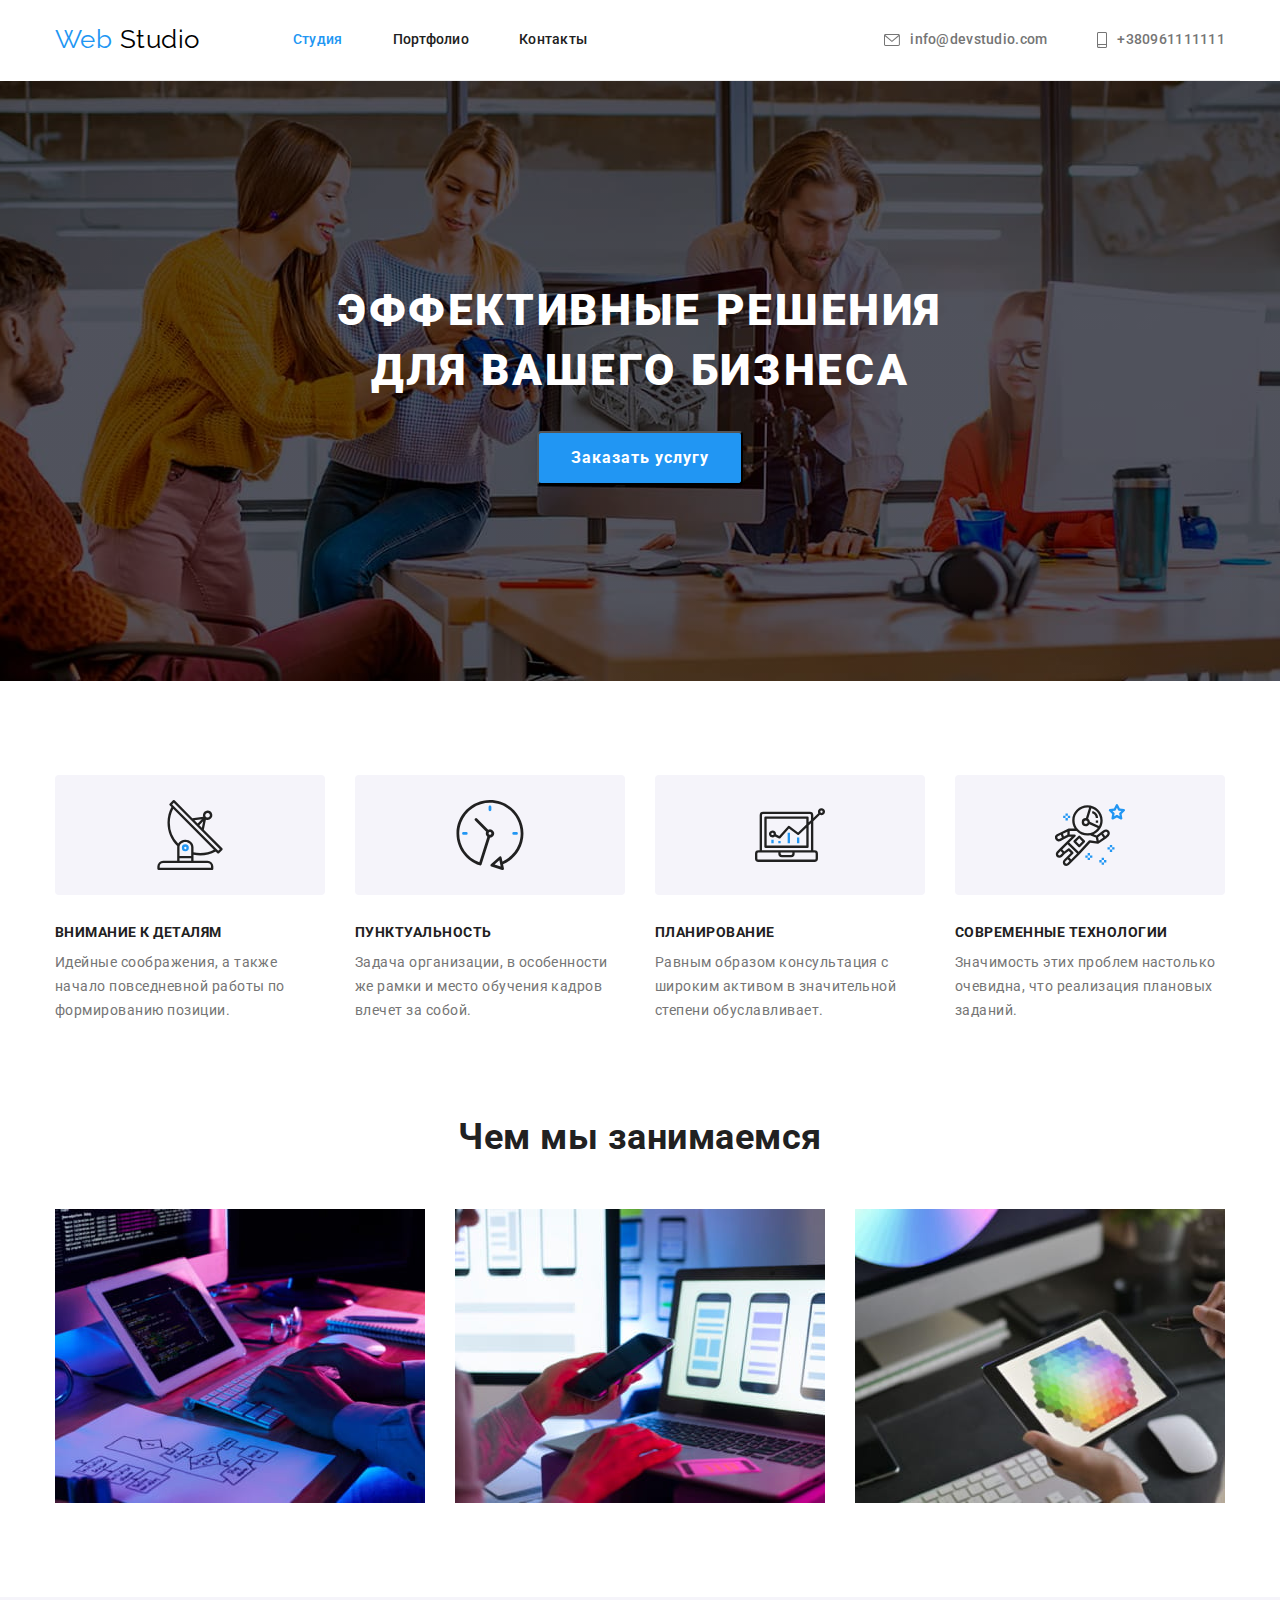
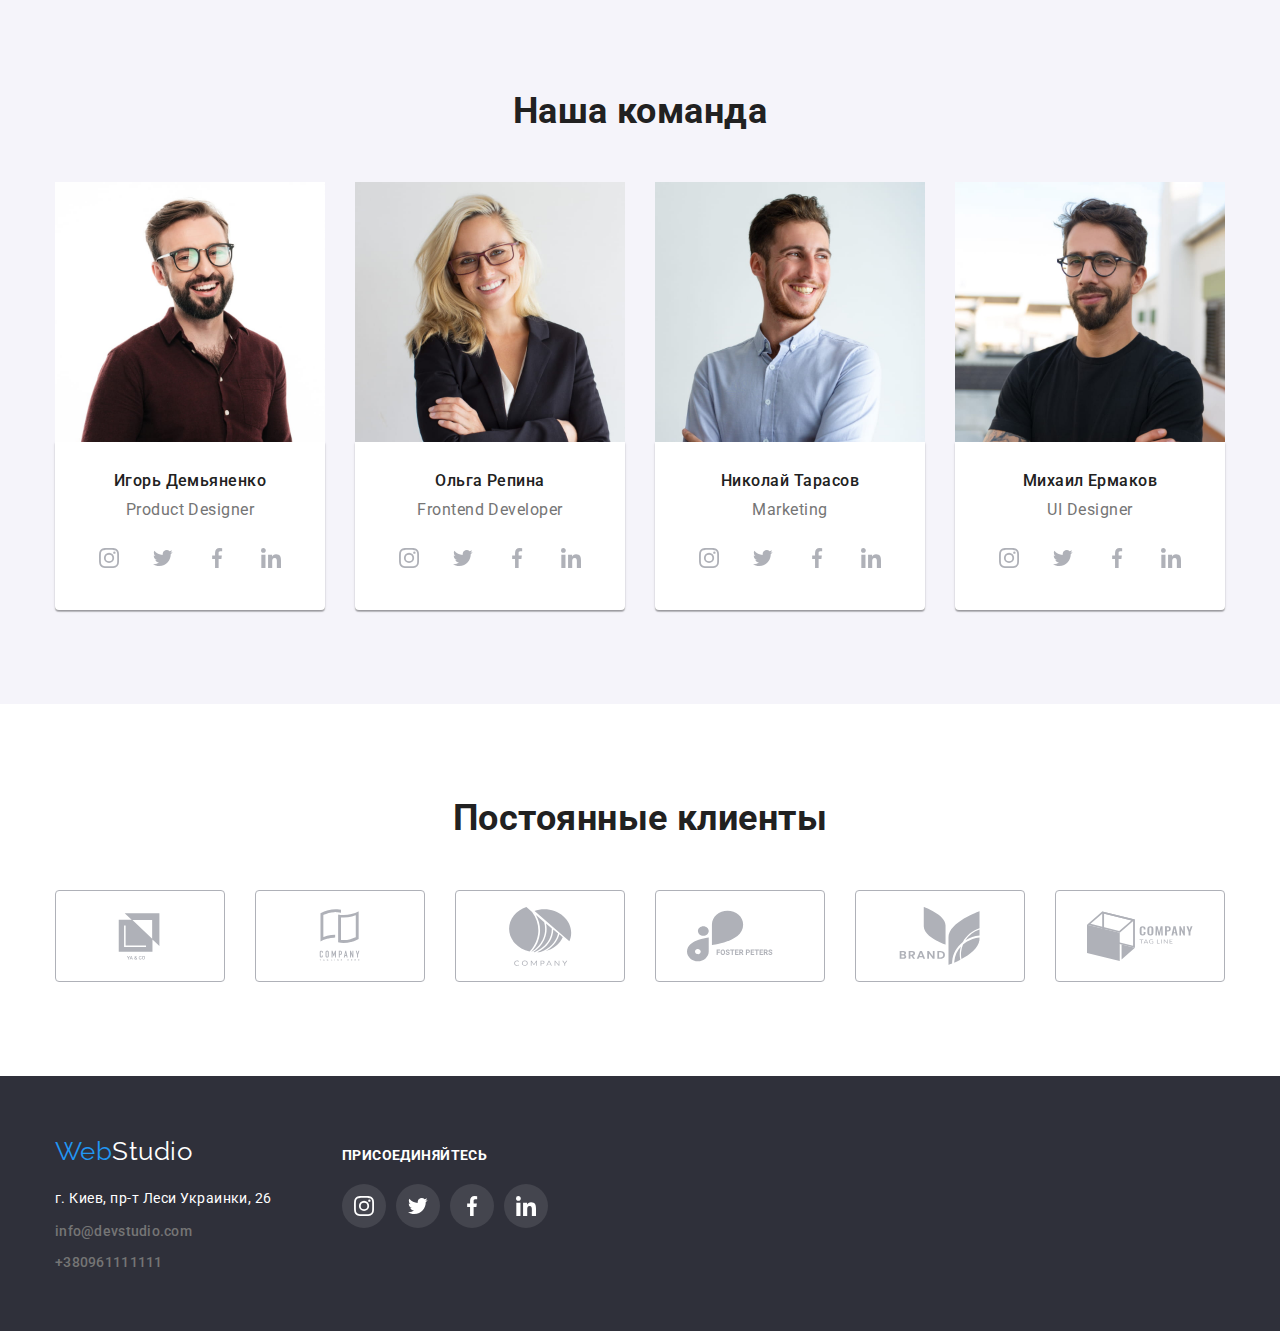
==== index.html @ 52dd3531 "modal" ====
<!DOCTYPE html>
<html lang="en">
<head>
    <meta charset="UTF-8">
    <meta http-equiv="X-UA-Compatible" content="IE=edge">
    <meta name="viewport" content="width=device-width, initial-scale=1.0">
    <title>Document</title>
    <link rel="preconnect" href="https://fonts.gstatic.com">
    <link href="https://fonts.googleapis.com/css2?family=Raleway:wght@700&family=Roboto:wght@400;500;700;900&display=swap"
    rel="stylesheet">
    <link rel="stylesheet" href="https://cdnjs.cloudflare.com/ajax/libs/modern-normalize/1.0.0/modern-normalize.min.css">
    <link rel="stylesheet" href="./css/styles.css">
</head>
<body>
    <header>
        <div class="container header">
            <nav class="header-nav">
                
                <a class="logo" href="/">Web<span class="studio"> Studio</span></a>
                
                <ul class="nav-list">
                    <li class="item"><a class="link active" href="./index.html">Студия</a></li>
                    <li class="item"><a class="link" href="./portfolio.html">Портфолио</a></li>
                    <li class="item"><a class="link" href="">Контакты</a></li>
                </ul>
                        
            </nav>
            
            <ul class="contacts-list">
                <li class="item">
                    <a class="contacts-link" href="mailto:info@devstudio.com" >
                        <svg class="icon" width="16px" height="12px">
                            <use href="./images/icons.svg#icon-mail"></use>
                        </svg> info@devstudio.com</a>
                    
                </li>
                <li class="item">
                    <a class="contacts-link" href="tel:+380961111111">
                        <svg class="icon" width="10px" height="16px">
                            <use href="./images/icons.svg#icon-phone"></use>
                        </svg>+380961111111</a>
                </li>
            </ul>
        </div>
    </header>

    <main>
        <section class="hero overlay">
           <div class="container">
                <h1 class="hero-subject">Эффективные решения <br> для вашего бизнеса</h1>
                <button data-modal-open class="hero-button" type="button">Заказать услугу</button>
                <div class="backdrop is-hidden" data-modal>
                    <div class="modal">
                        
                        <button data-modal-close class="close-link">
                            <svg class="close-icon">
                                <use href="./images/icons.svg#icon-close"></use>
                            </svg>
                        </button>
                    </div>
                </div> 
            </div>
        </section>

        <section class="features">
            <!--<h2>Особености</h2>-->
            <div class="container">
             <ul class="features-list">
                    <li class="features-item">
                        <div class="features-icon-background">
                            <svg class="antenna" width=70 height=70>
                                <use href="./images/icons.svg#icon-antenna"></use>
                            </svg>
                        </div>
                        <h3 class="title">Внимание к деталям</h3>
                        <p>Идейные соображения, а также начало повседневной работы по формированию позиции.</p>
                    </li>
                    <li class="features-item">
                        <div class="features-icon-background">
                            <svg class="clock" width=70 height=70>
                                <use href="./images/icons.svg#icon-clock"></use>
                            </svg>
                        </div>
                        <h3 class="title">Пунктуальность</h3>
                        <p>Задача организации, в особенности же рамки и место обучения кадров влечет за собой.</p>
                    </li>
                    <li class="features-item">
                        <div class="features-icon-background">
                            <svg class="diagram" width=70 height=70>
                                <use href="./images/icons.svg#icon-diagram"></use>
                            </svg>
                        </div>
                        <h3 class="title">Планирование</h3>
                        <p>Равным образом консультация с широким активом в значительной степени обуславливает.</p>
                    </li>
                    <li class="features-item">
                        <div class="features-icon-background">
                            <svg class="astronaut" width=70 height=70>
                                <use href="./images/icons.svg#icon-astronaut"></use>
                            </svg>
                        </div>
                        <h3 class="title">Современные технологии</h3>
                        <p>Значимость этих проблем настолько очевидна, что реализация плановых заданий.</p>
                    </li>
                </ul>
            </div>
        </section>
    
        <section class="img-section">
            <div class="container">

                <h2 class="caption">Чем мы занимаемся</h2>

                <ul class="images-list">
                    <li>
                        <img src="./images/image1.jpg" alt="руки на клавіатурі" width="370px">
                    </li>
                    <li>
                        <img src="./images/image2.jpg" alt="телефон в руках і ноутбук" width="370px">
                    </li>
                    <li>
                        <img src="./images/image3.jpg" alt="планшет" width="370px">
                    </li>
                </ul>
            </div>
        </section>  

        <section class="our-team">
           <div class="container">
                <h2 class="caption">Наша команда</h2>

                <ul class="team-card">
                    <li class="team-item">
                        <img src="./images/photo1.jpg" alt="Ігор"width="260px">
                       <div class="name">
                            <h3>Игорь Демьяненко</h3>
                            <p>Product Designer</p>
                            <ul class="icons-list">
                                <li>
                                    <a class="team-link" href="">
                                        <svg class="team-icon">
                                            <use href="./images/icons.svg#icon-instagram"></use>
                                        </svg>
                                    </a>
                                </li>
                                <li>
                                    <a class="team-link" href="">
                                        <svg class="team-icon">
                                            <use href="./images/icons.svg#icon-twitter"></use>
                                        </svg>
                                    </a>
                                </li>
                                <li>
                                    <a class="team-link" href="">
                                        <svg class="team-icon">
                                            <use href="./images/icons.svg#icon-facebook"></use>
                                        </svg>
                                    </a>
                                </li>
                                <li>
                                    <a class="team-link" href="">
                                        <svg class="team-icon">
                                            <use href="./images/icons.svg#icon-linkedin"></use>
                                        </svg>
                                    </a>
                                </li>
                            </ul>
                        </div>
                    </li>
                    <li class="team-item">
                        <img src="./images/photo2.jpg" alt="Ольга" width="260px">
                        <div class="name">
                            <h3>Ольга Репина</h3>
                            <p>Frontend Developer</p>
                            <ul class="icons-list">
                                <li>
                                    <a class="team-link" href="">
                                        <svg class="team-icon">
                                            <use href="./images/icons.svg#icon-instagram"></use>
                                        </svg>
                                    </a>
                                </li>
                                <li>
                                    <a class="team-link" href="">
                                        <svg class="team-icon">
                                            <use href="./images/icons.svg#icon-twitter"></use>
                                        </svg>
                                    </a>
                                </li>
                                <li>
                                    <a class="team-link" href="">
                                        <svg class="team-icon">
                                            <use href="./images/icons.svg#icon-facebook"></use>
                                        </svg>
                                    </a>
                                </li>
                                <li>
                                    <a class="team-link" href="">
                                        <svg class="team-icon">
                                            <use href="./images/icons.svg#icon-linkedin"></use>
                                        </svg>
                                    </a>
                                </li>
                            </ul>
                        </div>
                    </li>
                    <li class="team-item">
                        <img src="./images/photo3.jpg" alt="Николай" width="260px">
                        <div class="name">
                            <h3>Николай Тарасов</h3>
                            <p>Marketing</p>
                            <ul class="icons-list">
                                <li>
                                    <a class="team-link" href="">
                                        <svg class="team-icon">
                                            <use href="./images/icons.svg#icon-instagram"></use>
                                        </svg>
                                    </a>
                                </li>
                                <li>
                                    <a class="team-link" href="">
                                        <svg class="team-icon">
                                            <use href="./images/icons.svg#icon-twitter"></use>
                                        </svg>
                                    </a>
                                </li>
                                <li>
                                    <a class="team-link" href="">
                                        <svg class="team-icon">
                                            <use href="./images/icons.svg#icon-facebook"></use>
                                        </svg>
                                    </a>
                                </li>
                                <li>
                                    <a class="team-link" href="">
                                        <svg class="team-icon">
                                            <use href="./images/icons.svg#icon-linkedin"></use>
                                        </svg>
                                    </a>
                                </li>
                            </ul>
                        </div>
                    </li>
                    <li class="team-item">
                        <img src="./images/photo4.jpg" alt="Михаил" width="260px">
                        <div class="name">
                            <h3>Михаил Ермаков</h3>
                            <p>UI Designer</p>
                            <ul class="icons-list">
                                <li>
                                    <a class="team-link" href="">
                                        <svg class="team-icon">
                                            <use href="./images/icons.svg#icon-instagram"></use>
                                        </svg>
                                    </a>
                                </li>
                                <li>
                                    <a class="team-link" href="">
                                        <svg class="team-icon">
                                            <use href="./images/icons.svg#icon-twitter"></use>
                                        </svg>
                                    </a>
                                </li>
                                <li>
                                    <a class="team-link" href="">
                                        <svg class="team-icon">
                                            <use href="./images/icons.svg#icon-facebook"></use>
                                        </svg>
                                    </a>
                                </li>
                                <li>
                                    <a class="team-link" href="">
                                        <svg class="team-icon">
                                            <use href="./images/icons.svg#icon-linkedin"></use>
                                        </svg>
                                    </a>
                                </li>
                            </ul>
                        </div>
                    </li>
                </ul>
            </div>
        </section>

        <section class="best-client">
            <div class="container">
                <h2 class="caption">Постоянные клиенты</h2>
                <ul class="client-list">
                    <li>
                        <a class="client-link" href="">
                            <svg class="client-icon">
                                <use href="./images/icons.svg#icon-client1"></use>
                            </svg>
                        </a>
                    </li>
                    <li>
                        <a class="client-link" href="">
                            <svg class="client-icon">
                                <use href="./images/icons.svg#icon-client2"></use>
                            </svg>
                        </a>
                    <li>
                        <a class="client-link" href="">
                            <svg class="client-icon">
                                <use href="./images/icons.svg#icon-client3"></use>
                            </svg>
                        </a>
                    </li>
                    <li>
                        <a class="client-link" href="">
                            <svg class="client-icon">
                                <use href="./images/icons.svg#icon-client4"></use>
                            </svg>
                        </a>
                    <li>
                        <a class="client-link" href="">
                            <svg class="client-icon">
                                <use href="./images/icons.svg#icon-client5"></use>
                            </svg>
                        </a>
                    </li>
                    <li>
                        <a class="client-link" href="">
                            <svg class="client-icon">
                                <use href="./images/icons.svg#icon-client6"></use>
                            </svg>
                        </a>
                    </li>
                </ul>
            </div>
        </section>

    </main>

    <footer class="footer">
        <div class="container footer-container">
           <div>
                <a class="logo" href="/">Web<span class="footer-studio">Studio</span></a>
                
                <address class="address">г. Киев, пр-т Леси Украинки, 26</address>

                <ul class="contacts-list-footer">
                    <li class="contacts-footer">
                        <a href="mailto:info@devstudio.com">info@devstudio.com</a>
                    </li>
                    <li class="contacts-tel">
                        <a href="tel:+380961111111">+380961111111</a>
                    </li>
                </ul>
            </div>

            <div class="media-contacts">
                <h2 class="footer-caption">ПРИСОЕДИНЯЙТЕСЬ</h2>

                <ul class="footer-icons-list">
                    <li>
                        <a class="footer-icons-link" href="">
                            <svg class="footer-icon">
                                <use href="./images/icons.svg#icon-instagram"></use>
                            </svg>
                        </a>
                    </li>
                    <li>
                        <a class="footer-icons-link" href="">
                            <svg class="footer-icon">
                                <use href="./images/icons.svg#icon-twitter"></use>
                            </svg>
                        </a>
                    </li>
                    <li>
                        <a class="footer-icons-link" href="">
                            <svg class="footer-icon">
                                <use href="./images/icons.svg#icon-facebook"></use>
                            </svg>
                        </a>
                    </li>
                    <li>
                        <a class="footer-icons-link" href="">
                            <svg class="footer-icon">
                                <use href="./images/icons.svg#icon-linkedin"></use>
                            </svg>
                        </a>
                    </li>
                </ul>
            </div>

        </div>
    </footer>

    <script src="./js/modal.js"></script>

</body>
</html>
---- css/styles.css ----
:root {
  --body-background-color: #ffff;
  --primary-text-color: #757575;
  --title-text-color: #212121;
  --link-color: #2196f3;
  --footer-background-color: #2f303a;
  --team-section-color: #f5f4fa;
  --studio-color: #000000;
  --icon-color: #afb1b8;
}

body {
  background-color: var(--body-background-color);
  color: var(--primary-text-color);
  font-family: Roboto, sans-serif;
  letter-spacing: 0.03em;
}

ul {
  margin: 0;
  padding: 0;
  list-style: none;
}

.container {
  width: 1200px;
  margin-left: auto;
  margin-right: auto;
  padding-left: 15px;
  padding-right: 15px;
  /*outline: 2px solid red;*/
}

h1,
h2,
h3,
h4,
h5 {
  margin: 0;
}

img {
  display: block;
  max-width: 100%;
}
/*HEADER*/
.header {
  display: flex;
  align-items: center;

  border-bottom: 1px solid #ececec;
}
.header-nav {
  display: flex;
}
.nav-list a {
  display: block;
  padding-top: 32px;
  padding-bottom: 32px;

  color: var(--title-text-color);
  font-weight: 500;
  font-size: 14px;
  line-height: 1.14;
  letter-spacing: 0.02em;
  text-decoration: none;
}

.nav-list {
  display: flex;
  margin: 0;
  padding: 0;
}

.nav-list .item {
  margin-right: 50px;
}

.nav-list .item:last-child {
  margin-right: 0;
}

.contacts-list a:hover {
  color: var(--link-color);
  fill: currentColor;
}

.link:hover,
.link:focus,
.link.active {
  color: var(--link-color);
}

.nav-list .link.current {
  color: var(--link-color);
}

.header-nav .logo {
  margin-right: 93px;
  padding-top: 24px;
  padding-bottom: 25px;
}
.logo {
  display: block;
  color: var(--link-color);
  font-family: Raleway;
  font-size: 26px;
  line-height: 1.19;
  text-decoration: none;
}
.studio {
  color: var(--studio-color);
  font-family: Raleway;
  font-size: 26px;
  line-height: 1.19;
  text-decoration: none;
}

.contacts-link {
  display: flex;
  align-items: center;
  padding-top: 32px;
  padding-bottom: 32px;
  padding-left: 0;
  color: var(--primary-text-color);
  font-weight: 500;
  font-size: 14px;
  line-height: 1.14;
  letter-spacing: 0.02em;
  text-decoration: none;
  fill: #757575;
}
.contacts-link:hover,
.contacts-link:focus {
  fill: var(--link-color);
  color: var(--link-color);
}
.contacts-list {
  display: flex;
  margin-left: auto;
  align-items: center;
}
.contacts-list .item + .item {
  margin-left: 50px;
}

.icon {
  margin-right: 10px;
}

/*HEADER*/

/*HERO SECTION*/
.hero {
  background-color: var(--footer-background-color);
  color: var(--body-background-color);
  padding-top: 200px;
  padding-bottom: 200px;
  margin-bottom: 0px;
  text-align: center;
}
.hero-subject {
  font-weight: 900;
  font-size: 44px;
  line-height: 1.36;
  letter-spacing: 0.06em;
  text-align: center;
  text-transform: uppercase;
}

.hero-button {
  margin-top: 30px;
  align-items: center;
  text-align: center;
  box-shadow: 0px 4px 4px rgba(0, 0, 0, 0.15);
  border-radius: 4px;
  padding: 10px 32px;
  background-color: var(--link-color);
  font-weight: 700;
  font-size: 16px;
  line-height: 1.87;
  letter-spacing: 0.06em;
  cursor: pointer;
}

.hero-button,
.button:hover,
.button:focus {
  color: var(--body-background-color);
  background-color: var(--link-color);
  box-shadow: 0px 3px 1px rgba(0, 0, 0, 0.1), 0px 1px 2px rgba(0, 0, 0, 0.08),
    0px 2px 2px rgba(0, 0, 0, 0.12);
}

.overlay {
  max-width: 1600px;
  height: 600px;
  margin-left: auto;
  margin-right: auto;
  background-image: linear-gradient(
      to right,
      rgba(0, 0, 0, 0.4),
      rgba(0, 0, 0, 0.4)
    ),
    url(../images/hero.jpg);
  background-size: cover;
  background-repeat: no-repeat;
  background-position: center;
}

.button-section {
  padding-top: 94px;
  padding-bottom: 94px;
}
.button {
  border-radius: 4px;
  border: transparent;
  padding: 6px 22px;
  color: var(--title-text-color);
  background-color: var(--team-section-color);
  font-weight: 500;
  font-size: 16px;
  line-height: 1.62;
  text-align: center;
  cursor: pointer;
}

.button-list {
  display: flex;
  flex-direction: row;
  justify-content: center;
  margin-top: 0;
  margin-bottom: 34px;
}
.button-list li {
  margin-right: 8px;
}
.button-list li:last-child {
  margin-right: 0px;
}
/*HERO SECTION*/

/*Features*/
.features {
  padding-top: 94px;
}
.features-list .title {
  color: var(--title-text-color);
  font-weight: 700;
  font-size: 14px;
  line-height: 1.14;
  text-transform: uppercase;
}
.features-list {
  display: flex;
  flex-direction: row;
  font-size: 14px;
  line-height: 1.71;
  margin-top: 0;
  margin-bottom: 0px;
}
.features-item {
  margin-right: 30px;
}

.features-item:last-child {
  margin-right: 0px;
}
.features-title {
  margin-top: 0;
  margin-bottom: 0;
}
.features-list p {
  margin-top: 0;
  margin-bottom: 0;
}

.title {
  margin-bottom: 10px;
  margin-top: 0px;
}
.features-icon-background {
  display: flex;
  align-items: center;
  justify-content: center;
  width: 270px;
  height: 120px;
  background: #f5f4fa;
  border-radius: 4px;
  margin-bottom: 30px;
  margin-right: 0;
}
.antenna {
  display: inline-block;
}
/*Features*/

/*IMG-SECTION*/
.img-section {
  padding-top: 94px;
  padding-bottom: 94px;
}
.caption {
  margin-top: 0;
  margin-bottom: 50px;
  color: var(--title-text-color);
  font-weight: 700;
  font-size: 36px;
  line-height: 1.16;
  text-align: center;
}
.images-list {
  display: flex;
  flex-direction: row;

  padding-left: 0;
  margin-top: 0;
  margin-bottom: 0;
}
.images-list li {
  margin-right: 30px;
}
.images-list li:last-child {
  margin-right: 0px;
}
/*IMG-SECTION*/

/*PROJECT SECTION portfolio*/
.projects-item {
  padding: 20px 24px;
  background: #ffffff;
  border: 1px solid #eeeeee;
  box-sizing: border-box;
}
.projects {
  display: flex;
  flex-wrap: wrap;
  padding-left: 0;
}
.projects li {
  width: 370px;
  margin-right: 30px;
  margin-bottom: 30px;
  background: #ffffff;
}
.projects li:nth-child(3n) {
  margin-right: 0px;
}
.projects li:nth-last-child(-n + 3) {
  margin-bottom: 0px;
}
.projects h3 {
  margin-bottom: 4px;
  color: var(--title-text-color);
  font-weight: bold;
  font-size: 18px;
  line-height: 2;
  letter-spacing: 0.06em;
}

.projects p {
  margin: 0;
  font-size: 16px;
  line-height: 1.87;
}

.projects a {
  text-decoration: none;
  color: var(--primary-text-color);
}
.projects li:hover {
  box-shadow: 0px 1px 1px rgba(0, 0, 0, 0.12), 0px 4px 4px rgba(0, 0, 0, 0.06),
    1px 4px 6px rgba(0, 0, 0, 0.16);
  cursor: pointer;
}
.projects li:hover .hover-text {
  box-shadow: 0px 1px 1px rgba(0, 0, 0, 0.12), 0px 4px 4px rgba(0, 0, 0, 0.06),
    1px 4px 6px rgba(0, 0, 0, 0.16);
  cursor: pointer;
  opacity: 1;
}
.projects li:hover ::before {
  opacity: 1;
}
.hover-text {
  position: absolute;
  top: 63px;
  left: 24px;
  bottom: 63px;
  right: 24px;
  color: #ffffff;
  font-size: 18px;
  line-height: 1.55;
  opacity: 0;
}
.hover-img::before {
  content: "";
  display: inline-block;
  position: absolute;
  width: 100%;
  height: 100%;
  background-color: rgba(33, 150, 243, 0.9);
  opacity: 0;
}

.hover-img {
  position: relative;
}

/*PROJECT SECTION*/

/*TEAM SECTION*/
.name {
  padding-top: 30px;
  padding-bottom: 30px;
  background-color: #ffff;
  box-shadow: 0px 1px 3px rgba(0, 0, 0, 0.12), 0px 1px 1px rgba(0, 0, 0, 0.14),
    0px 2px 1px rgba(0, 0, 0, 0.2);
  border-radius: 0px 0px 4px 4px;
}
.name h3 {
  margin-bottom: 10px;
  color: var(--title-text-color);
  font-weight: 500;
  font-size: 16px;
  line-height: 1.18;
  text-align: center;
  letter-spacing: 0.03em;
}
.our-team {
  padding-top: 94px;
  padding-bottom: 94px;
  background-color: var(--team-section-color);
}
.team-item {
  margin-right: 30px;
  width: 270px;
  background-color: #ffff;
}
.team-card li:last-child {
  margin-right: 0;
}
.team-card p {
  margin: 0;
  font-size: 16px;
  line-height: 1.18;
  text-align: center;
  letter-spacing: 0.03em;
}
.team-card {
  display: flex;
  padding-left: 0;
  margin-top: 0;
  margin-bottom: 0;
}
.team-card img {
  width: 100%;
  margin-top: 0;
}
.icons-list {
  display: flex;
  align-items: center;
  justify-content: center;
  margin-top: 16px;
}
.icons-list li {
  margin-right: 10px;
}

.team-link {
  display: flex;
  align-items: center;
  justify-content: center;
  width: 44px;
  height: 44px;
  border-radius: 50%;
  fill: var(--icon-color);
}

.team-icon {
  width: 20px;
  height: 20px;
}

.team-link:hover,
.team-link:focus {
  fill: var(--team-section-color);
  background-color: var(--link-color);
}

/*TEAM SECTION*/

/*best-client*/
.best-client {
  padding-top: 94px;
  padding-bottom: 94px;
}
.client-list {
  display: flex;
  align-items: center;
  justify-content: center;
}
.client-list li {
  margin-right: 30px;
}
.client-link {
  display: flex;
  align-items: center;
  justify-content: center;
  width: 170px;
  height: 92px;
  border: 1px solid var(--icon-color);
  border-radius: 4px;
  fill: var(--icon-color);
}
.client-list li:last-child {
  margin-right: 0;
}
.client-icon {
  width: 106px;
  height: 60px;
}
.client-link:hover,
.client-link:focus {
  fill: var(--link-color);
  cursor: pointer;
  border: 1px solid var(--link-color);
}

/*best-client*/

/*FOOTER*/

.footer {
  padding-top: 60px;
  padding-bottom: 60px;
  background-color: var(--footer-background-color);
}
.footer .logo {
  padding: 0;
  margin-bottom: 20px;
}
.address {
  margin-bottom: 9px;
  color: var(--body-background-color);
  font-size: 14px;
  line-height: 1.71;
  font-style: normal;
}
.contacts-list-footer {
  padding: 0;
  margin: 0;
}
.contacts-list-footer a {
  color: var(--primary-text-color);
  font-weight: 500;
  font-size: 14px;
  line-height: 1.14;
  letter-spacing: 0.02em;
  text-decoration: none;
}
.contacts-footer {
  margin-bottom: 9px;
  font-size: 14px;
  line-height: 1.71;
  color: rgba(255, 255, 255, 0.6);
}

.footer-studio {
  color: var(--body-background-color);
  font-family: Raleway;
  font-size: 26px;
  line-height: 1.19;
}

.footer-icons-link {
  display: flex;
  align-items: center;
  justify-content: center;
  width: 44px;
  height: 44px;
  margin-right: 10px;
  background-color: rgba(255, 255, 255, 0.1);
  border-radius: 50%;
}
.footer-icons-list {
  display: flex;
  align-items: center;
  justify-content: center;
  margin-top: 16px;
}
.footer-icon {
  width: 20px;
  height: 20px;
  fill: #ffff;
}

.footer-icons-link:hover,
.footer-icons-link:focus {
  fill: var(--team-section-color);
  background-color: var(--link-color);
  border-radius: 50%;
}
.footer-caption {
  display: flex;
  align-items: center;
  margin-bottom: 20px;
  font-weight: 700;
  font-size: 14px;
  line-height: 1.14;
  letter-spacing: 0.03em;
  color: #ffff;
}

.footer-container {
  display: flex;
}
.media-contacts {
  padding-top: 12px;
  margin-left: 70px;
}
/*FOOTER*/

/*MODAL*/
.backdrop {
  position: fixed;
  top: 0;
  left: 0;
  width: 100%;
  height: 100%;
  background-color: rgba(0, 0, 0, 0.2);
}
.backdrop.is-hidden {
  opacity: 0;
  pointer-events: none;
}

.modal {
  position: absolute;
  top: 50%;
  left: 50%;
  transform: translate(-50%, -50%);
  width: 528px;
  height: 581px;
  background: #ffffff;
  box-shadow: 0px 1px 3px rgba(0, 0, 0, 0.12), 0px 1px 1px rgba(0, 0, 0, 0.14),
    0px 2px 1px rgba(0, 0, 0, 0.2);
  border-radius: 4px;
}

.close-icon {
  width: 11px;
  height: 11px;
}
.close-link {
  position: absolute;
  display: flex;
  justify-content: center;
  align-items: center;
  top: 8px;
  right: 8px;
  width: 30px;
  height: 30px;
  border-radius: 50%;
  border: 1px solid rgba(0, 0, 0, 0.1);
  cursor: pointer;
}
/*MODAL*/
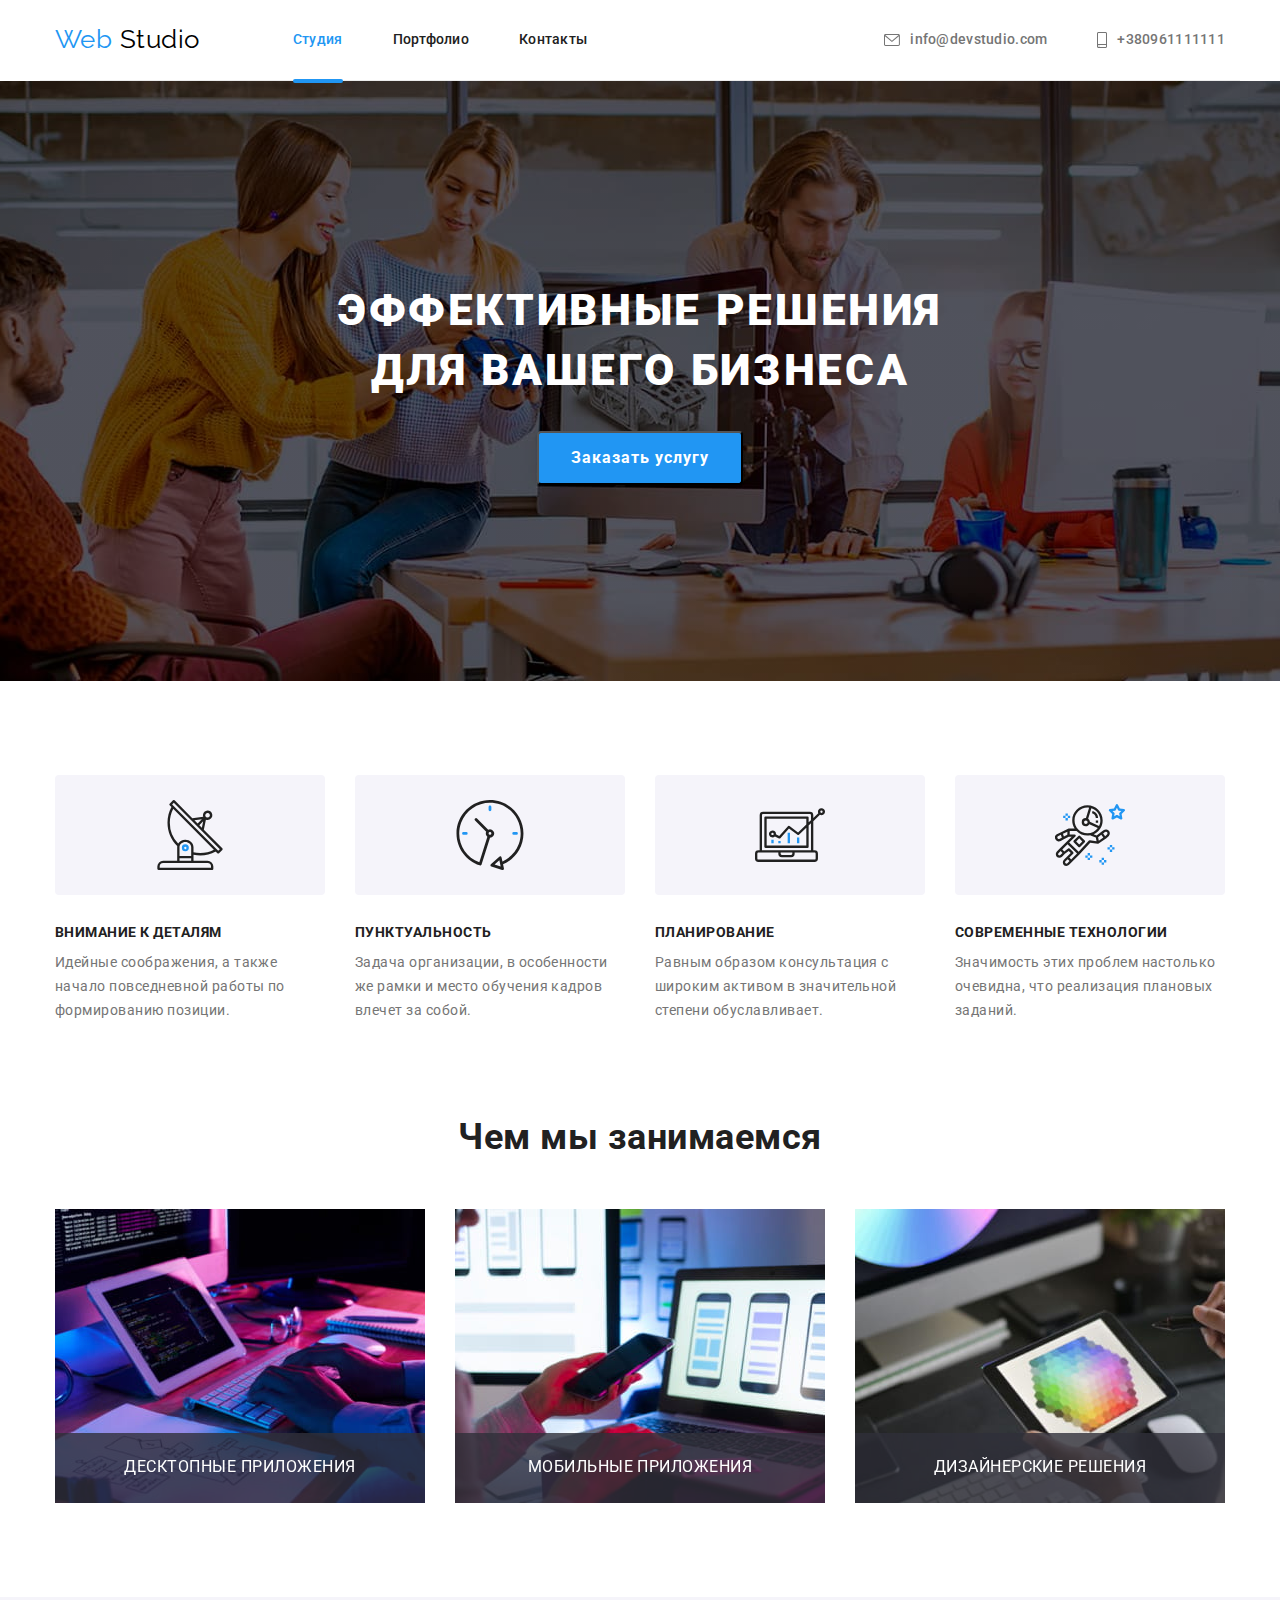
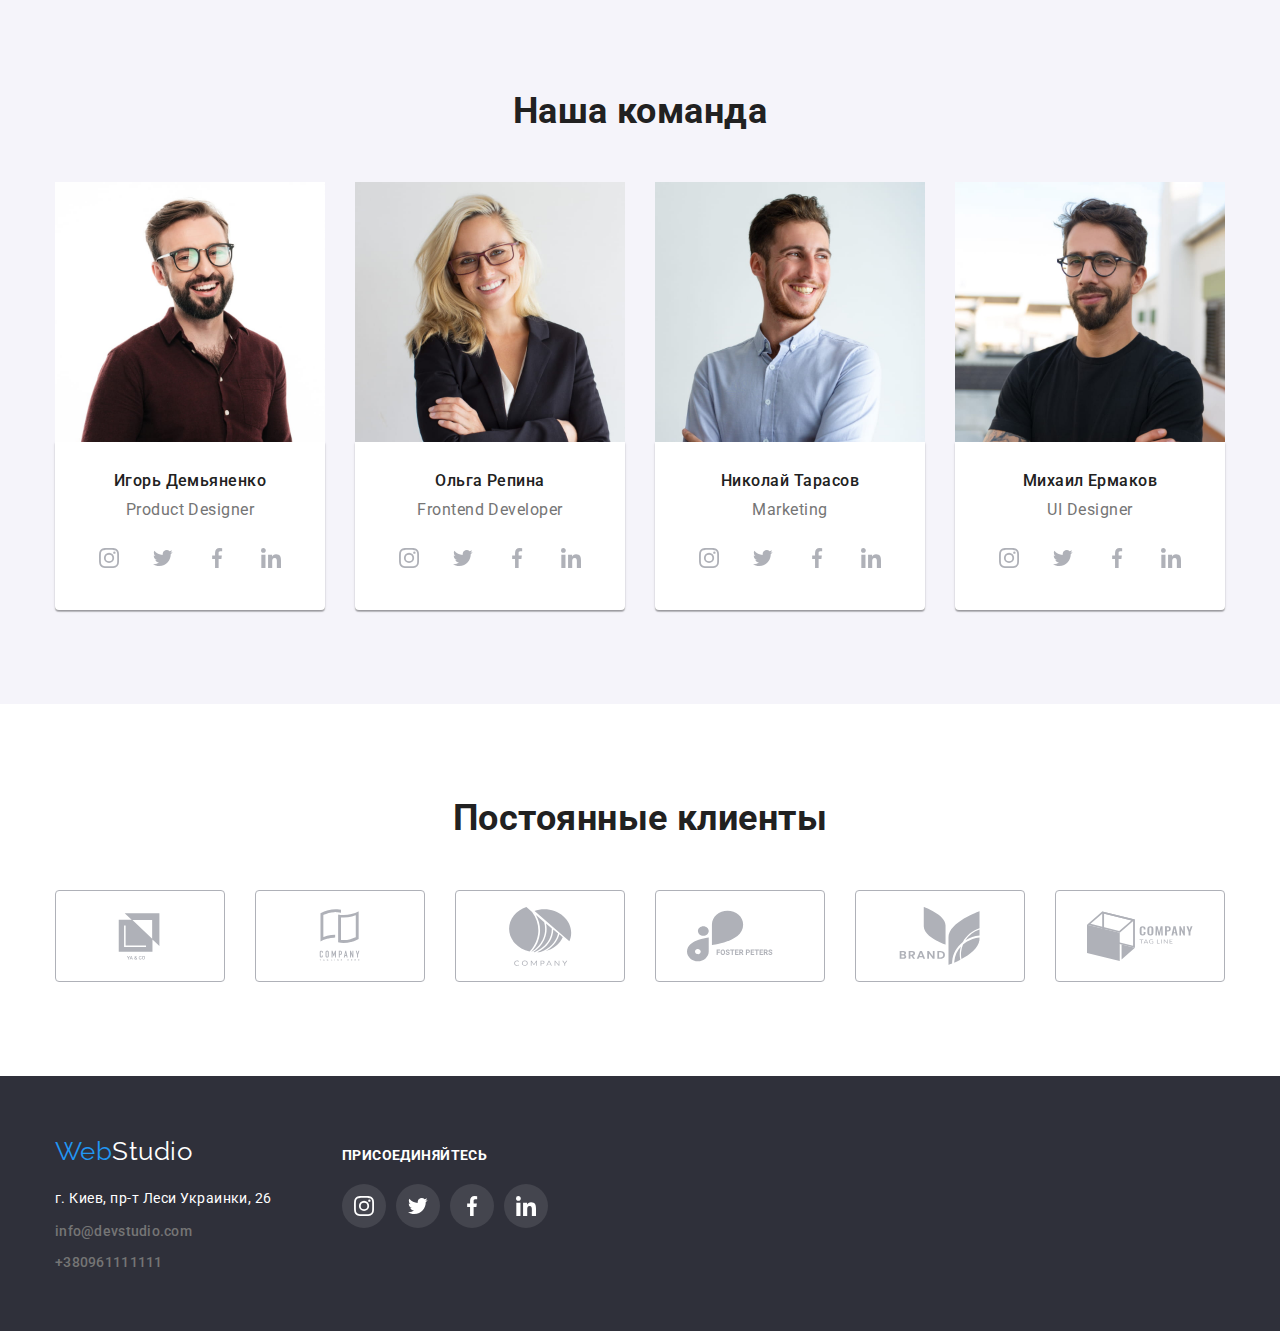
==== commit 85e87aa8: "HW 5" ====
--- a/index.html
+++ b/index.html
@@ -114,12 +114,15 @@
                 <ul class="images-list">
                     <li>
                         <img src="./images/image1.jpg" alt="руки на клавіатурі" width="370px">
+                        <p class="label">Десктопные приложения</p>
                     </li>
                     <li>
                         <img src="./images/image2.jpg" alt="телефон в руках і ноутбук" width="370px">
+                        <p class="label">Мобильные приложения</p>
                     </li>
                     <li>
                         <img src="./images/image3.jpg" alt="планшет" width="370px">
+                        <p class="label">Дизайнерские решения</p>
                     </li>
                 </ul>
             </div>
--- a/css/styles.css
+++ b/css/styles.css
@@ -54,6 +54,7 @@
   display: flex;
 }
 .nav-list a {
+  position: relative;
   display: block;
   padding-top: 32px;
   padding-bottom: 32px;
@@ -79,16 +80,37 @@
 .nav-list .item:last-child {
   margin-right: 0;
 }
-
+.contacts-list a {
+  transition-property: color fill;
+  transition-duration: 250ms;
+  transition-timing-function: cubic-bezier(0.4, 0, 0.2, 1);
+}
 .contacts-list a:hover {
   color: var(--link-color);
   fill: currentColor;
 }
-
+.link {
+  transition-property: color;
+  transition-duration: 250ms;
+  transition-timing-function: cubic-bezier(0.4, 0, 0.2, 1);
+}
 .link:hover,
 .link:focus,
 .link.active {
   color: var(--link-color);
+}
+
+.link.active::after {
+  content: "";
+  display: block;
+  position: absolute;
+  bottom: -3px;
+  margin-top: 28px;
+  padding-bottom: 0;
+  width: 100%;
+  height: 4px;
+  background: var(--link-color);
+  border-radius: 4px;
 }
 
 .nav-list .link.current {
@@ -129,6 +151,10 @@
   letter-spacing: 0.02em;
   text-decoration: none;
   fill: #757575;
+
+  transition-property: color fill;
+  transition-duration: 250ms;
+  transition-timing-function: cubic-bezier(0.4, 0, 0.2, 1);
 }
 .contacts-link:hover,
 .contacts-link:focus {
@@ -223,6 +249,9 @@
   line-height: 1.62;
   text-align: center;
   cursor: pointer;
+  transition-property: background-color color;
+  transition-duration: 250ms;
+  transition-timing-function: cubic-bezier(0.4, 0, 0.2, 1);
 }
 
 .button-list {
@@ -319,9 +348,26 @@
 }
 .images-list li {
   margin-right: 30px;
+  position: relative;
 }
 .images-list li:last-child {
   margin-right: 0px;
+}
+
+.label {
+  position: absolute;
+  margin: 0;
+  bottom: 0;
+  left: 0;
+  width: 100%;
+  height: 70px;
+  background: rgba(47, 48, 58, 0.8);
+  display: flex;
+  text-align: center;
+  justify-content: center;
+  align-items: center;
+  color: #fff;
+  text-transform: uppercase;
 }
 /*IMG-SECTION*/
 
@@ -342,6 +388,8 @@
   margin-right: 30px;
   margin-bottom: 30px;
   background: #ffffff;
+  display: inline-block;
+  transition: box-shadow 250ms cubic-bezier(0.4, 0, 0.2, 1);
 }
 .projects li:nth-child(3n) {
   margin-right: 0px;
@@ -368,30 +416,38 @@
   text-decoration: none;
   color: var(--primary-text-color);
 }
-.projects li:hover {
+.projects li:hover,
+.projects li:focus {
   box-shadow: 0px 1px 1px rgba(0, 0, 0, 0.12), 0px 4px 4px rgba(0, 0, 0, 0.06),
     1px 4px 6px rgba(0, 0, 0, 0.16);
   cursor: pointer;
 }
-.projects li:hover .hover-text {
+.projects li:hover .hover-text,
+.projects li:focus .hover-text {
   box-shadow: 0px 1px 1px rgba(0, 0, 0, 0.12), 0px 4px 4px rgba(0, 0, 0, 0.06),
     1px 4px 6px rgba(0, 0, 0, 0.16);
   cursor: pointer;
   opacity: 1;
-}
-.projects li:hover ::before {
+  transform: translateY(-100%);
+}
+.projects li:hover ::before,
+.projects li:focus ::before {
   opacity: 1;
+}
+.projects li:hover .hover-img::before {
+  transform: translateY(0);
 }
 .hover-text {
   position: absolute;
-  top: 63px;
-  left: 24px;
-  bottom: 63px;
-  right: 24px;
+  display: flex;
+  justify-content: center;
+  align-items: center;
+  padding: 63px 24px;
   color: #ffffff;
   font-size: 18px;
   line-height: 1.55;
   opacity: 0;
+  transition: transform 250ms cubic-bezier(0.4, 0, 0.2, 1);
 }
 .hover-img::before {
   content: "";
@@ -401,10 +457,13 @@
   height: 100%;
   background-color: rgba(33, 150, 243, 0.9);
   opacity: 0;
+  transform: translateY(100%);
+  transition: transform 250ms cubic-bezier(0.4, 0, 0.2, 1);
 }
 
 .hover-img {
   position: relative;
+  overflow: hidden;
 }
 
 /*PROJECT SECTION*/
@@ -475,6 +534,9 @@
   height: 44px;
   border-radius: 50%;
   fill: var(--icon-color);
+  transition-property: background-color fill;
+  transition-duration: 250ms;
+  transition-timing-function: cubic-bezier(0.4, 0, 0.2, 1);
 }
 
 .team-icon {
@@ -512,6 +574,9 @@
   border: 1px solid var(--icon-color);
   border-radius: 4px;
   fill: var(--icon-color);
+  transition-property: border fill;
+  transition-duration: 250ms;
+  transition-timing-function: cubic-bezier(0.4, 0, 0.2, 1);
 }
 .client-list li:last-child {
   margin-right: 0;
@@ -582,6 +647,9 @@
   margin-right: 10px;
   background-color: rgba(255, 255, 255, 0.1);
   border-radius: 50%;
+  transition-property: background-color fill;
+  transition-duration: 250ms;
+  transition-timing-function: cubic-bezier(0.4, 0, 0.2, 1);
 }
 .footer-icons-list {
   display: flex;
@@ -629,23 +697,28 @@
   width: 100%;
   height: 100%;
   background-color: rgba(0, 0, 0, 0.2);
+  opacity: 1;
+  transition: opacity 250ms cubic-bezier(0.4, 0, 0.2, 1);
 }
 .backdrop.is-hidden {
   opacity: 0;
   pointer-events: none;
 }
-
+.backdrop.is-hidden .modal {
+  transform: translate(-50%, -50%) scale(0.9);
+}
 .modal {
   position: absolute;
   top: 50%;
   left: 50%;
-  transform: translate(-50%, -50%);
+  transform: translate(-50%, -50%) scale(1);
   width: 528px;
   height: 581px;
   background: #ffffff;
   box-shadow: 0px 1px 3px rgba(0, 0, 0, 0.12), 0px 1px 1px rgba(0, 0, 0, 0.14),
     0px 2px 1px rgba(0, 0, 0, 0.2);
   border-radius: 4px;
+  transition: transform 250ms cubic-bezier(0.4, 0, 0.2, 1);
 }
 
 .close-icon {
